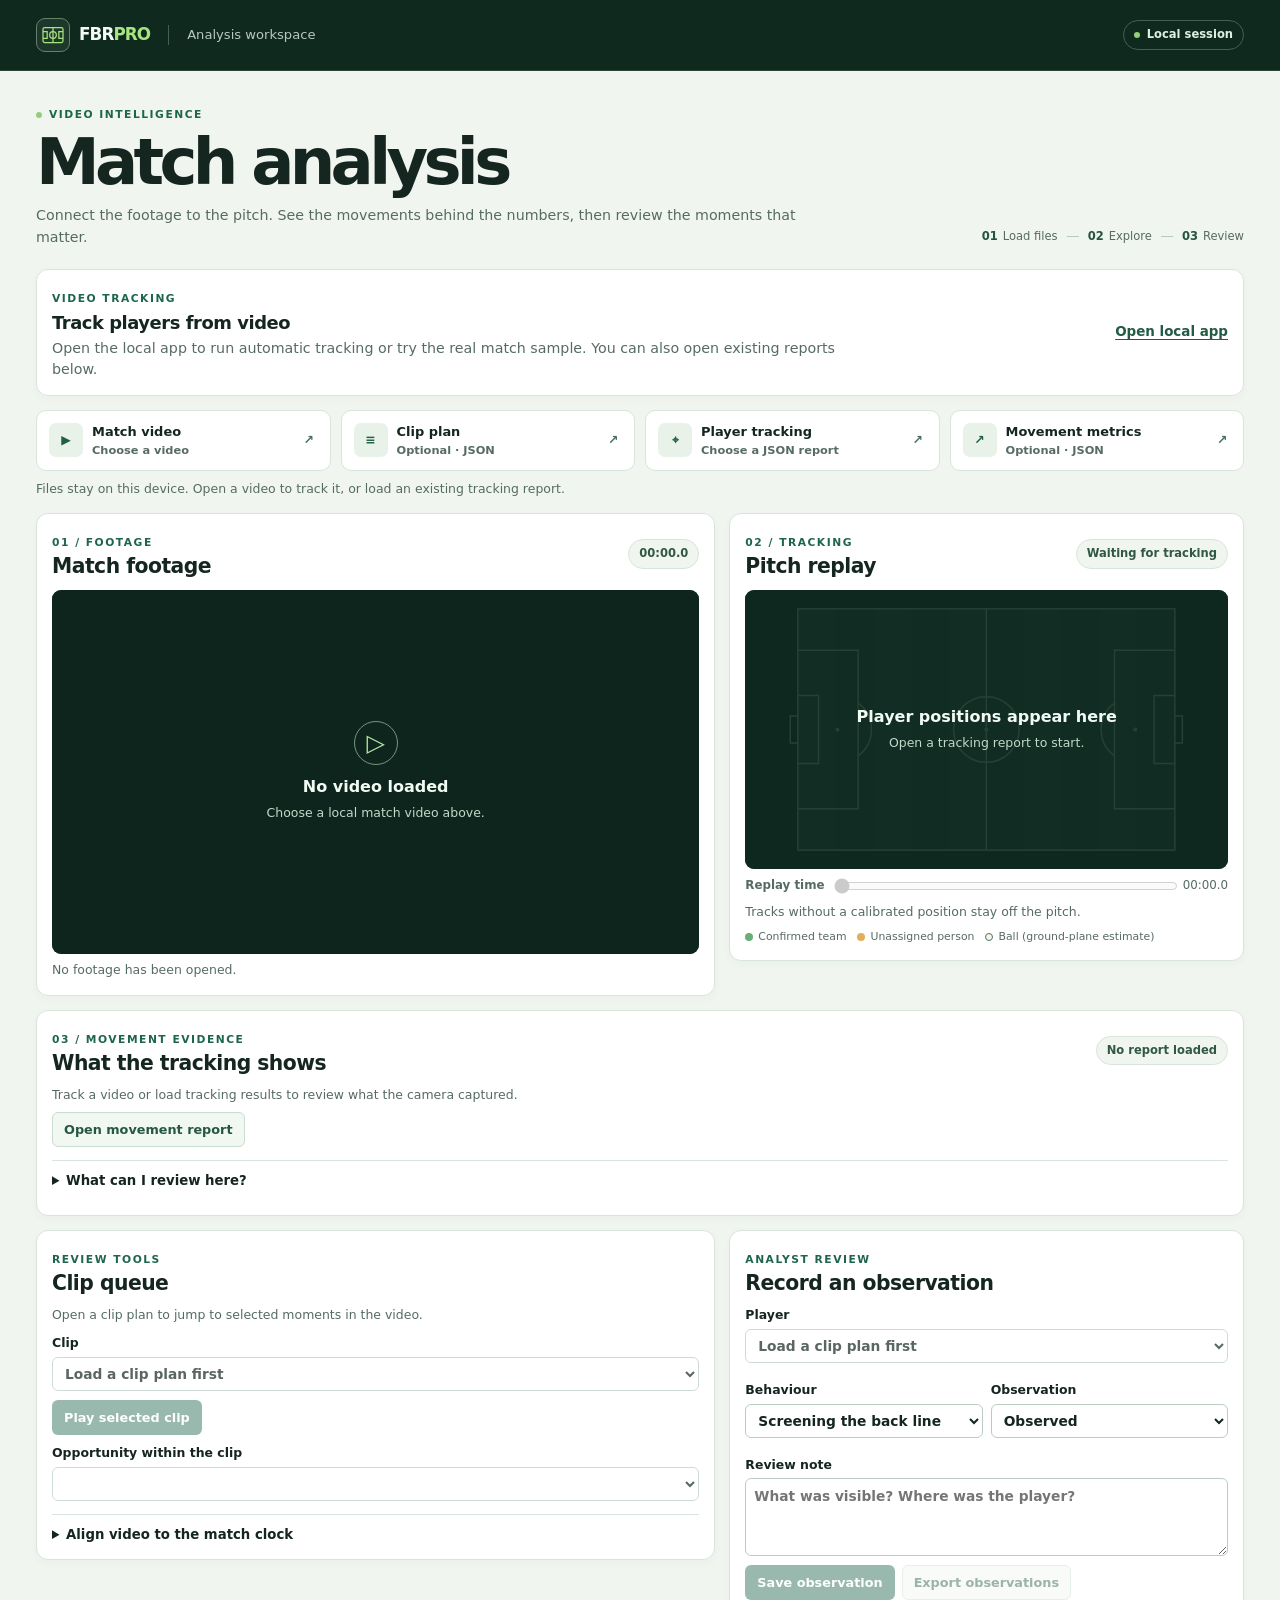
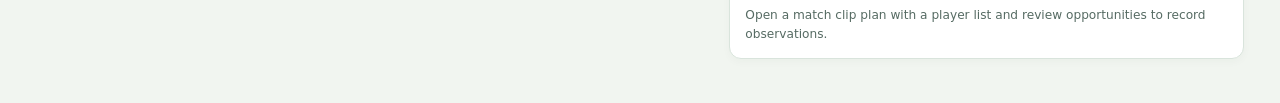
==== video/index.html @ f9945be4 "Show movement evidence coverage for every video upload" ====
<!doctype html>
<html lang="en">
<head>
<meta charset="utf-8">
<meta name="viewport" content="width=device-width,initial-scale=1">
<meta name="description" content="Review match footage alongside player tracking, movement evidence, and event-selected clips.">
<title>FBRPRO · Video analysis</title>
<link rel="stylesheet" href="review.css">
</head>
<body>
<header class="masthead">
  <div class="wrap header-inner">
    <a href="index.html" class="brand" aria-label="FBRPRO video analysis home"><span class="brand-mark" aria-hidden="true"><svg viewBox="0 0 36 36"><rect x="6" y="9" width="24" height="18" rx="2"/><path d="M18 9v18M6 14h5v8H6m24-8h-5v8h5"/><circle cx="18" cy="18" r="4"/></svg></span><strong>FBR<span>PRO</span></strong></a>
    <span class="header-divider"></span><span class="header-section">Analysis workspace</span>
    <span class="local-badge"><i></i> Local session</span>
  </div>
</header>
<main class="wrap">
  <section class="intro">
    <div class="intro-copy"><span class="eyebrow"><i></i> VIDEO INTELLIGENCE</span><h1>Match analysis</h1><p>Connect the footage to the pitch. See the movements behind the numbers, then review the moments that matter.</p></div>
    <nav class="steps" aria-label="Workflow"><a href="#session-files"><b>01</b> Load files</a><i></i><a href="#footage-title"><b>02</b> Explore</a><i></i><a href="#clips-title"><b>03</b> Review</a></nav>
  </section>
  <section class="panel start-panel" aria-label="Start video analysis">
    <div><span class="eyebrow">VIDEO TRACKING</span><h2>Track players from video</h2>
      <p class="hint" id="analysis-hint">Open the local app to run automatic tracking or try the real match sample. You can also open existing reports below.</p></div>
    <div class="start-actions">
      <a class="start-link" id="local-app-link" href="http://127.0.0.1:8765/video/">Open local app</a>
      <button id="demo-load" type="button" hidden>Load real match demo</button>
      <button id="analyze-video" class="secondary" type="button" hidden disabled>Track the next 8 seconds</button>
      <button id="analyze-full" type="button" hidden disabled>Track full video</button>
      <button id="cancel-analysis" class="secondary" type="button" hidden disabled>Stop tracking</button>
      <button id="export-preview" class="secondary" type="button" hidden>Save tracking report</button>
    </div>
    <p id="analysis-status" class="status" role="status" hidden></p>
    <p id="analysis-progress" class="status analysis-progress" aria-live="off" hidden></p>
    <noscript><p class="status">This workspace needs JavaScript. Open the running local app in your browser to use the controls.</p></noscript>
  </section>
  <div class="inputs" id="session-files" aria-label="Session files">
    <label class="upload"><input id="video-file" type="file" accept="video/*"><span class="upload-icon">▶</span><span><strong>Match video</strong><small id="video-name">Choose a video</small></span><span class="upload-arrow" aria-hidden="true">↗</span></label>
    <label class="upload"><input id="plan-file" type="file" accept="application/json,.json"><span class="upload-icon">≡</span><span><strong>Clip plan</strong><small id="plan-name">Optional · JSON</small></span><span class="upload-arrow" aria-hidden="true">↗</span></label>
    <label class="upload"><input id="tracking-file" type="file" accept="application/json,.json"><span class="upload-icon">⌖</span><span><strong>Player tracking</strong><small id="tracking-name">Choose a JSON report</small></span><span class="upload-arrow" aria-hidden="true">↗</span></label>
    <label class="upload"><input id="metrics-file" type="file" accept="application/json,.json"><span class="upload-icon">↗</span><span><strong>Movement metrics</strong><small id="metrics-name">Optional · JSON</small></span><span class="upload-arrow" aria-hidden="true">↗</span></label>
  </div>
  <p class="session-hint" id="session-summary">Files stay on this device. Open a video to track it, or load an existing tracking report.</p>
  <p id="session-status" class="session-status" role="status" hidden></p>
  <div class="workspace">
    <section class="panel footage-panel" aria-labelledby="footage-title">
      <div class="panel-head"><div><span class="eyebrow">01 / FOOTAGE</span><h2 id="footage-title">Match footage</h2></div><span class="chip" id="video-clock">00:00.0</span></div>
      <div id="video-stage" class="video-stage empty">
        <video id="video" controls playsinline preload="metadata"></video>
        <svg id="video-tracks" aria-hidden="true" hidden></svg>
        <div class="stage-empty" id="video-empty"><div class="video-icon" aria-hidden="true">▷</div><strong>No video loaded</strong><span>Choose a local match video above.</span></div>
      </div>
      <label class="overlay-control" id="overlay-control" hidden><input id="show-boxes" type="checkbox"> Show tracking boxes and pitch outline</label>
      <p id="video-status" class="status" role="status">No footage has been opened.</p>
      <p id="boundary-status" class="status"></p>
    </section>
    <section class="panel pitch-panel" aria-labelledby="pitch-title">
      <div class="panel-head"><div><span class="eyebrow">02 / TRACKING</span><h2 id="pitch-title">Pitch replay</h2></div><span id="track-chip" class="chip">Waiting for tracking</span></div>
      <div class="pitch-stage">
        <svg id="pitch" viewBox="-5 -5 110 74" role="img" aria-label="Top-down pitch replay of tracked players">
          <defs><pattern id="stripes" width="20" height="64" patternUnits="userSpaceOnUse"><rect width="20" height="64" fill="#204b39"/><rect width="10" height="64" fill="#244f3e"/></pattern></defs>
          <rect width="100" height="64" fill="url(#stripes)"/>
          <g fill="none" stroke="#87ad94" stroke-width=".38">
            <rect width="100" height="64"/><path d="M50 0v64M0 11h16v42H0m100-42H84v42h16M0 23h5.5v18H0m100-18h-5.5v18h5.5M0 28.4h-2v7.2h2m100-7.2h2v7.2h-2"/>
            <circle cx="50" cy="32" r="8.7"/><path d="M16 25a8.7 8.7 0 0 1 0 14m68-14a8.7 8.7 0 0 0 0 14"/>
            <circle cx="50" cy="32" r=".33" fill="#87ad94"/><circle cx="10.5" cy="32" r=".32" fill="#87ad94"/><circle cx="89.5" cy="32" r=".32" fill="#87ad94"/>
          </g>
          <g id="pitch-objects"></g>
        </svg>
        <div class="pitch-empty" id="pitch-empty"><strong id="pitch-message">Player positions appear here</strong><span id="pitch-detail">Open a tracking report to start.</span></div>
      </div>
      <div class="timeline"><label for="timeline">Replay time</label><input id="timeline" type="range" min="0" max="0" value="0" step="1" disabled><output id="replay-time">00:00.0</output></div>
      <div id="clip-markers" class="clip-markers" role="group" aria-label="Selected clip markers" hidden></div>
      <p id="phase-now" class="status"></p>
      <button type="button" class="secondary" id="first-sample" hidden>Jump to first tracked frame</button>
      <button type="button" class="secondary" id="first-mapped" hidden>Jump to mapped frame</button>
      <button type="button" class="secondary" id="first-ball" hidden>Jump to first ball detection</button>
      <details class="align" id="calibration-controls" hidden>
        <summary>Add camera calibration</summary>
        <p class="hint">Optional. Supply a calibration JSON for this video if you have checked the landmarks or want to cover views that automatic calibration cannot map.</p>
        <label>Calibration JSON <input type="file" id="calibration-file" accept="application/json,.json"></label>
      </details>
      <p id="tracking-status" class="status" aria-live="off">Tracks without a calibrated position stay off the pitch.</p>
      <p id="candidate-status" class="status"></p>
      <div class="legend"><span><i></i> Confirmed team</span><span><i class="legend-unknown"></i> Unassigned person</span><span><i class="legend-ball"></i> Ball (ground-plane estimate)</span>
        <span id="legend-kit-a" hidden><i class="legend-kit-a"></i><b id="label-kit-a">Kit group A</b></span>
        <span id="legend-kit-b" hidden><i class="legend-kit-b"></i><b id="label-kit-b">Kit group B</b></span>
        <span id="legend-gk" hidden><i class="legend-gk"></i> Probable goalkeeper</span>
      </div>
      <p id="inference-hint" class="status" hidden>Kit groups and goalkeeper markers are estimates for this camera shot. Confirm player identities separately.</p>
      <details id="identity-panel" class="align" hidden>
        <summary>Confirm player identities</summary>
        <p class="hint">Pause on a clear frame and turn on tracking boxes. Confirm each identity from the footage and roster before exporting.</p>
        <div class="grid"><label>Visible track<select id="identity-track"></select></label>
          <label>Roster player<select id="identity-player"></select></label></div>
        <div class="row"><button id="identity-save" type="button">Save identity</button><button id="identity-export" type="button" class="secondary">Export identity map</button></div>
        <p id="identity-status" class="status" role="status"></p>
      </details>
    </section>
  </div>
  <section class="panel evidence-panel" aria-labelledby="evidence-title">
    <div class="panel-head"><div><span class="eyebrow">03 / MOVEMENT EVIDENCE</span><h2 id="evidence-title">What the tracking shows</h2></div><span id="evidence-scope" class="chip">No report loaded</span></div>
    <div id="tracking-coverage" class="metric-grid" role="group" aria-label="Tracking coverage" hidden></div>
    <p id="metrics-status" class="status" role="status">Track a video or load tracking results to review what the camera captured.</p>
    <div class="row align-actions"><button id="open-movement-report" class="secondary" type="button">Open movement report</button></div>
    <details class="align">
      <summary>What can I review here?</summary>
      <p class="hint">Tracking shows where people and the ball were detected and when pitch positions were available. A movement report adds reviewed player behaviours, such as receiving between the lines or closing down the ball carrier. It uses a clip plan aligned to the match clock, confirmed player identities, and reviewed match context.</p>
    </details>
    <div id="metric-cards" class="metric-grid"></div>
  </section>
  <div class="tools">
    <section class="panel" aria-labelledby="clips-title">
      <div class="panel-head"><div><span class="eyebrow">REVIEW TOOLS</span><h2 id="clips-title">Clip queue</h2></div></div>
      <p id="plan-status" class="status" role="status">Open a clip plan to jump to selected moments in the video.</p>
      <label>Clip<select id="clip" disabled><option>Load a clip plan first</option></select></label>
      <div class="row"><button type="button" id="play" disabled>Play selected clip</button><span id="clip-time" class="hint"></span></div>
      <label>Opportunity within the clip<select id="opportunity" disabled></select></label>
      <details class="align"><summary>Align video to the match clock</summary>
        <p class="hint">Pick two known moments in one uninterrupted span. Use a third event to check the match clock before scoring. Match seconds reset at the start of each half.</p>
        <div class="grid">
          <label>Match ID<input id="match-id"></label><label>Video ID<input id="video-id" placeholder="e.g. tactical-wide"></label>
          <label>Half<input id="period" type="number" min="1" value="1"></label><label>Segment ID<input id="segment-id" placeholder="Optional"></label>
          <label>Start match seconds<input id="ms1" type="number" min="0" step=".001"></label><label>Start video seconds<input id="vs1" type="number" min="0" step=".001"></label>
          <label>End match seconds<input id="ms2" type="number" min="0" step=".001"></label><label>End video seconds<input id="vs2" type="number" min="0" step=".001"></label>
          <label>Check match seconds<input id="ms3" type="number" min="0" step=".001"></label><label>Check video seconds<input id="vs3" type="number" min="0" step=".001"></label>
        </div>
        <div class="row"><button type="button" id="take-start" class="secondary">Use playhead as start</button><button type="button" id="take-end" class="secondary">Use playhead as end</button><button type="button" id="take-check" class="secondary">Use playhead for check</button></div>
        <div class="row align-actions"><button type="button" id="add-segment">Add segment</button><button type="button" id="download-alignment" class="secondary">Export alignment</button></div>
        <ul id="segments"></ul><p id="alignment-status" class="status" role="status"></p>
      </details>
    </section>
    <section class="panel" aria-labelledby="review-title">
      <div class="panel-head"><div><span class="eyebrow">ANALYST REVIEW</span><h2 id="review-title">Record an observation</h2></div></div>
      <label>Player<select id="player" disabled><option>Load a clip plan first</option></select></label>
      <div class="grid"><label>Behaviour<select id="behaviour"><option value="central_screening">Screening the back line</option><option value="deep_to_advanced_support">Deep-to-advanced run</option><option value="deep_passing_outlet">Deep passing outlet</option><option value="between_line_support">Available between the lines</option><option value="between_line_reception">Reception between the lines</option><option value="closing_down">Closing down the ball carrier</option></select></label>
      <label>Observation<select id="observation"><option value="observed">Observed</option><option value="not_observed">Visible; behaviour not observed</option><option value="unobservable">Unobservable / uncertain</option></select></label></div>
      <label>Review note<textarea id="notes" rows="3" placeholder="What was visible? Where was the player?"></textarea></label>
      <div class="row"><button type="button" id="save-tag" disabled>Save observation</button><button type="button" id="export-tags" class="secondary" disabled>Export observations</button></div>
      <p id="tag-status" class="status" role="status"></p><ul id="tags"></ul>
      <p id="observation-help" class="hint">Open a match clip plan with a player list and review opportunities to record observations.</p>
    </section>
  </div>
</main>
<script src="review.js"></script>
<script src="analysis.js"></script>
</body>
</html>
---- video/review.css ----
:root{font:16px/1.5 system-ui,-apple-system,BlinkMacSystemFont,"Segoe UI",sans-serif;--ink:#152621;--muted:#566b63;--green:#1e654e;--line:#d9e4dc;--paper:#f1f5f0;--white:#fff;color:var(--ink);background:var(--paper)}
*{box-sizing:border-box}body{margin:0}a{color:inherit}button,input,select,textarea{font:inherit}h1,h2,h3,p{margin:0}
.wrap{width:min(1240px,calc(100% - 72px));margin:auto}
.masthead{background:#10291f;color:#f3faf5;border-bottom:1px solid #2a4739}
.header-inner{min-height:70px;display:flex;align-items:center;gap:18px}
.brand{display:inline-flex;gap:9px;align-items:center;text-decoration:none;font-size:1.05rem;letter-spacing:-.055em}
.brand strong span{color:#a8e381}.brand-mark{display:grid;place-items:center;width:34px;height:34px;border:1px solid #65816b;border-radius:9px;background:#1d372b}
.brand-mark svg{width:30px;fill:none;stroke:#a8e381;stroke-width:1.5}
.header-divider{height:20px;width:1px;background:#456052}.header-section{color:#b8c9bf;font-size:.82rem}
.local-badge,.chip{display:inline-flex;align-items:center;gap:7px;border:1px solid var(--line);border-radius:100px;padding:5px 10px;font-size:.72rem;font-weight:700;white-space:nowrap}
.local-badge{margin-left:auto;border-color:#436052;color:#ddf1e2}.local-badge i,.eyebrow i{width:6px;height:6px;border-radius:50%;background:#95ce78}
main{padding:30px 0 44px}.intro{display:flex;justify-content:space-between;align-items:flex-end;gap:24px;margin-bottom:21px}
.eyebrow{font-size:.67rem;letter-spacing:.14em;font-weight:800;color:var(--green);display:inline-flex;gap:7px;align-items:center}
h1{font-size:clamp(2.3rem,5.6vw,4rem);line-height:1.05;letter-spacing:-.073em;margin:4px 0 9px}
.intro p,.hint,.session-hint{color:var(--muted);font-size:.89rem;max-width:50rem}
.steps{display:flex;align-items:center;gap:9px;padding-bottom:3px;color:var(--muted);font-size:.72rem;white-space:nowrap}
.steps a{display:inline-flex;gap:5px;align-items:center;text-decoration:none}.steps a:hover{text-decoration:underline}.steps b{color:#245442}.steps i{width:12px;height:1px;background:#b6cbbb}
.inputs{display:grid;grid-template-columns:repeat(4,minmax(0,1fr));gap:10px}
.upload{margin:0;display:grid;grid-template-columns:34px minmax(0,1fr) 14px;align-items:center;gap:9px;padding:11px 12px;border:1px solid var(--line);border-radius:10px;background:white;cursor:pointer;position:relative}
.upload:hover,.upload:focus-within{border-color:#6ca185;box-shadow:0 0 0 2px #d7e8da}
.upload input{position:absolute;width:1px;height:1px;opacity:0;pointer-events:none}
.upload-icon{display:grid;place-items:center;width:34px;height:34px;border-radius:7px;background:#e8f2e9;color:#205e46;font-weight:800}
.upload strong,.upload small{display:block;white-space:nowrap;overflow:hidden;text-overflow:ellipsis}.upload strong{font-size:.81rem}.upload small{font-size:.71rem;color:var(--muted)}.upload-arrow{color:#46705d}
.session-hint,.session-status{margin:9px 0 15px;font-size:.78rem;overflow-wrap:anywhere}.session-status{border-left:3px solid #a76023;padding:7px 10px;background:#fff1dc;color:#69370d}
.workspace,.tools{display:grid;gap:14px;grid-template-columns:1.32fr 1fr;align-items:start}
.panel{min-width:0;border:1px solid var(--line);border-radius:12px;background:white;padding:15px;box-shadow:0 3px 9px #18352208}
.panel-head{display:flex;align-items:center;justify-content:space-between;gap:8px;margin-bottom:11px}
h2{font-size:1.27rem;line-height:1.2;letter-spacing:-.025em;margin:1px 0 0}
.chip{color:#315745;background:#f0f6ef;font-variant-numeric:tabular-nums}
.video-stage,.pitch-stage{position:relative;display:grid;place-items:center;background:#132c22;border-radius:9px;overflow:hidden;aspect-ratio:16/9}
.video-stage video,.video-stage svg{position:absolute;inset:0;width:100%;height:100%;display:block;object-fit:contain}
.video-stage svg{pointer-events:none}.video-stage svg[hidden]{display:none}
.video-stage.empty video{visibility:hidden}
.overlay-control{display:inline-flex;align-items:center;gap:6px;margin-bottom:0;color:var(--muted)}.overlay-control[hidden]{display:none}
.overlay-control input{margin:0;accent-color:var(--green)}
.stage-empty,.pitch-empty{position:absolute;inset:0;display:flex;flex-direction:column;justify-content:center;align-items:center;gap:5px;color:#f1fbf4;text-align:center;padding:14px;background:#0d241cc9;pointer-events:none}
.stage-empty span,.pitch-empty span{font-size:.78rem;color:#c0d9c9}.stage-empty[hidden],.pitch-empty[hidden]{display:none}
.video-icon{width:44px;height:44px;border:1px solid #759582;border-radius:100%;display:grid;place-items:center;margin-bottom:5px;color:#b2e7a3;font-size:1.5rem}
.pitch-stage{background:#173a2d;aspect-ratio:1.73}.pitch-stage svg{width:100%;height:100%;min-height:0}
.timeline{display:grid;grid-template-columns:auto minmax(0,1fr) auto;align-items:center;gap:7px;margin-top:7px;font-size:.74rem;color:var(--muted)}
.timeline label{font-size:inherit;margin:0;display:inline}.timeline input{width:100%;accent-color:#267759;padding:0}
.timeline output{font-variant-numeric:tabular-nums}.status{color:var(--muted);font-size:.78rem;margin:7px 0 0;overflow-wrap:anywhere}.status:empty{display:none}
.clip-markers{position:relative;height:13px;margin:1px 45px 0 65px;border-radius:5px;background:#edf4ed}
.clip-markers button{position:absolute;top:3px;height:7px;min-width:7px;background:#63a57b;border:0;border-radius:3px;padding:0}
.clip-markers button:hover,.clip-markers button:focus-visible{background:#2f7658}
#first-sample{margin-top:6px;font-size:.72rem}
.error{color:#a13b2e}.legend{display:flex;flex-wrap:wrap;gap:11px;margin-top:7px;font-size:.68rem;color:var(--muted)}
.legend span{display:flex;align-items:center;gap:5px}.legend i{width:8px;height:8px;border-radius:50%;background:#6aae78}.legend .legend-unknown{background:#e1ae5e}.legend .legend-ball{background:#f7f6ed;border:1px solid #4d7562}
.legend [hidden]{display:none}.legend .legend-kit-a{background:#7ad8f6}.legend .legend-kit-b{background:#ff99bd}.legend .legend-gk{background:#d6baff}.legend b{font-weight:inherit}
.evidence-panel,.tools{margin-top:14px}.metric-grid{display:grid;grid-template-columns:repeat(auto-fit,minmax(182px,1fr));gap:9px;margin-top:9px}.metric-grid[hidden]{display:none}
.metric-card{border:1px solid var(--line);border-radius:8px;background:#f5f9f4;padding:10px;min-width:0}
.metric-card h3{font-size:.81rem}.metric-card .metric-value{font-size:1.34rem;font-weight:760;letter-spacing:-.04em;color:#1b6449}.metric-card small{display:block;font-size:.73rem;color:var(--muted)}
.metric-card .peer-comparison{margin-top:6px;font-weight:650;color:#315745}
.metric-card button{margin-top:7px;padding:5px 8px;font-size:.72rem}
.metric-picker{display:flex;flex-wrap:wrap;gap:8px;margin:5px 0}.metric-picker label{margin:0;flex:1;min-width:135px}
label{display:grid;gap:4px;font-weight:650;font-size:.78rem;margin:9px 0}
select,input:not([type=range]),textarea{max-width:100%;min-width:0;padding:7px 8px;border:1px solid #b9cec0;border-radius:6px;background:white;color:var(--ink);font-size:.86rem}
textarea{width:100%;resize:vertical}button{cursor:pointer;background:var(--green);color:white;border:1px solid transparent;padding:7px 11px;border-radius:6px;font-size:.8rem;font-weight:680}
button:hover:not(:disabled){filter:brightness(1.1)}button.secondary{background:#f1f7f1;color:#255842;border-color:#cbdcd0}button:disabled{opacity:.45;cursor:default}
:focus-visible{outline:2px solid #3b8c6c;outline-offset:2px}.grid{display:grid;grid-template-columns:1fr 1fr;gap:0 8px}.row{display:flex;align-items:center;gap:7px;flex-wrap:wrap}
.align{margin-top:13px;padding-top:10px;border-top:1px solid var(--line)}summary{cursor:pointer;font-size:.83rem;font-weight:740}.align .hint,.tools .hint{font-size:.76rem;margin-top:6px}.align-actions{margin-top:7px}ul{padding-left:20px;margin:8px 0;font-size:.77rem}ul:empty{display:none}
@media(max-width:900px){.wrap{width:calc(100% - 36px)}.steps{display:none}}
@media(max-width:700px){.header-section,.header-divider{display:none}.header-inner{min-height:58px}.inputs{grid-template-columns:1fr 1fr}.workspace,.tools{grid-template-columns:1fr}main{padding-top:20px}.upload{padding:8px;grid-template-columns:30px minmax(0,1fr) 10px}.upload-icon{width:30px;height:30px}}
@media(max-width:370px){.upload{grid-template-columns:minmax(0,1fr) 10px}.upload-icon{display:none}}
.metric-picker{grid-column:1/-1}.metric-picker label{flex:0 1 280px}.metric-evidence{margin-top:8px;border-top:1px solid var(--line);padding-top:7px}.metric-evidence summary{font-size:.73rem}.evidence-row{margin-top:8px;padding-top:7px;border-top:1px solid var(--line)}
.start-panel{display:flex;flex-wrap:wrap;align-items:center;justify-content:space-between;gap:12px 22px;margin-bottom:14px}
.start-panel h2{margin:.2rem 0;font-size:1.12rem}
.start-panel p{margin:.25rem 0 0}
.start-panel .status{flex-basis:100%}
.start-panel .analysis-progress{border-left:3px solid #63a57b;padding-left:9px;font-variant-numeric:tabular-nums}
.start-actions{display:flex;flex-wrap:wrap;gap:8px;align-items:center}
.start-link{color:#235b45;font-weight:750;font-size:.84rem;text-underline-offset:3px}
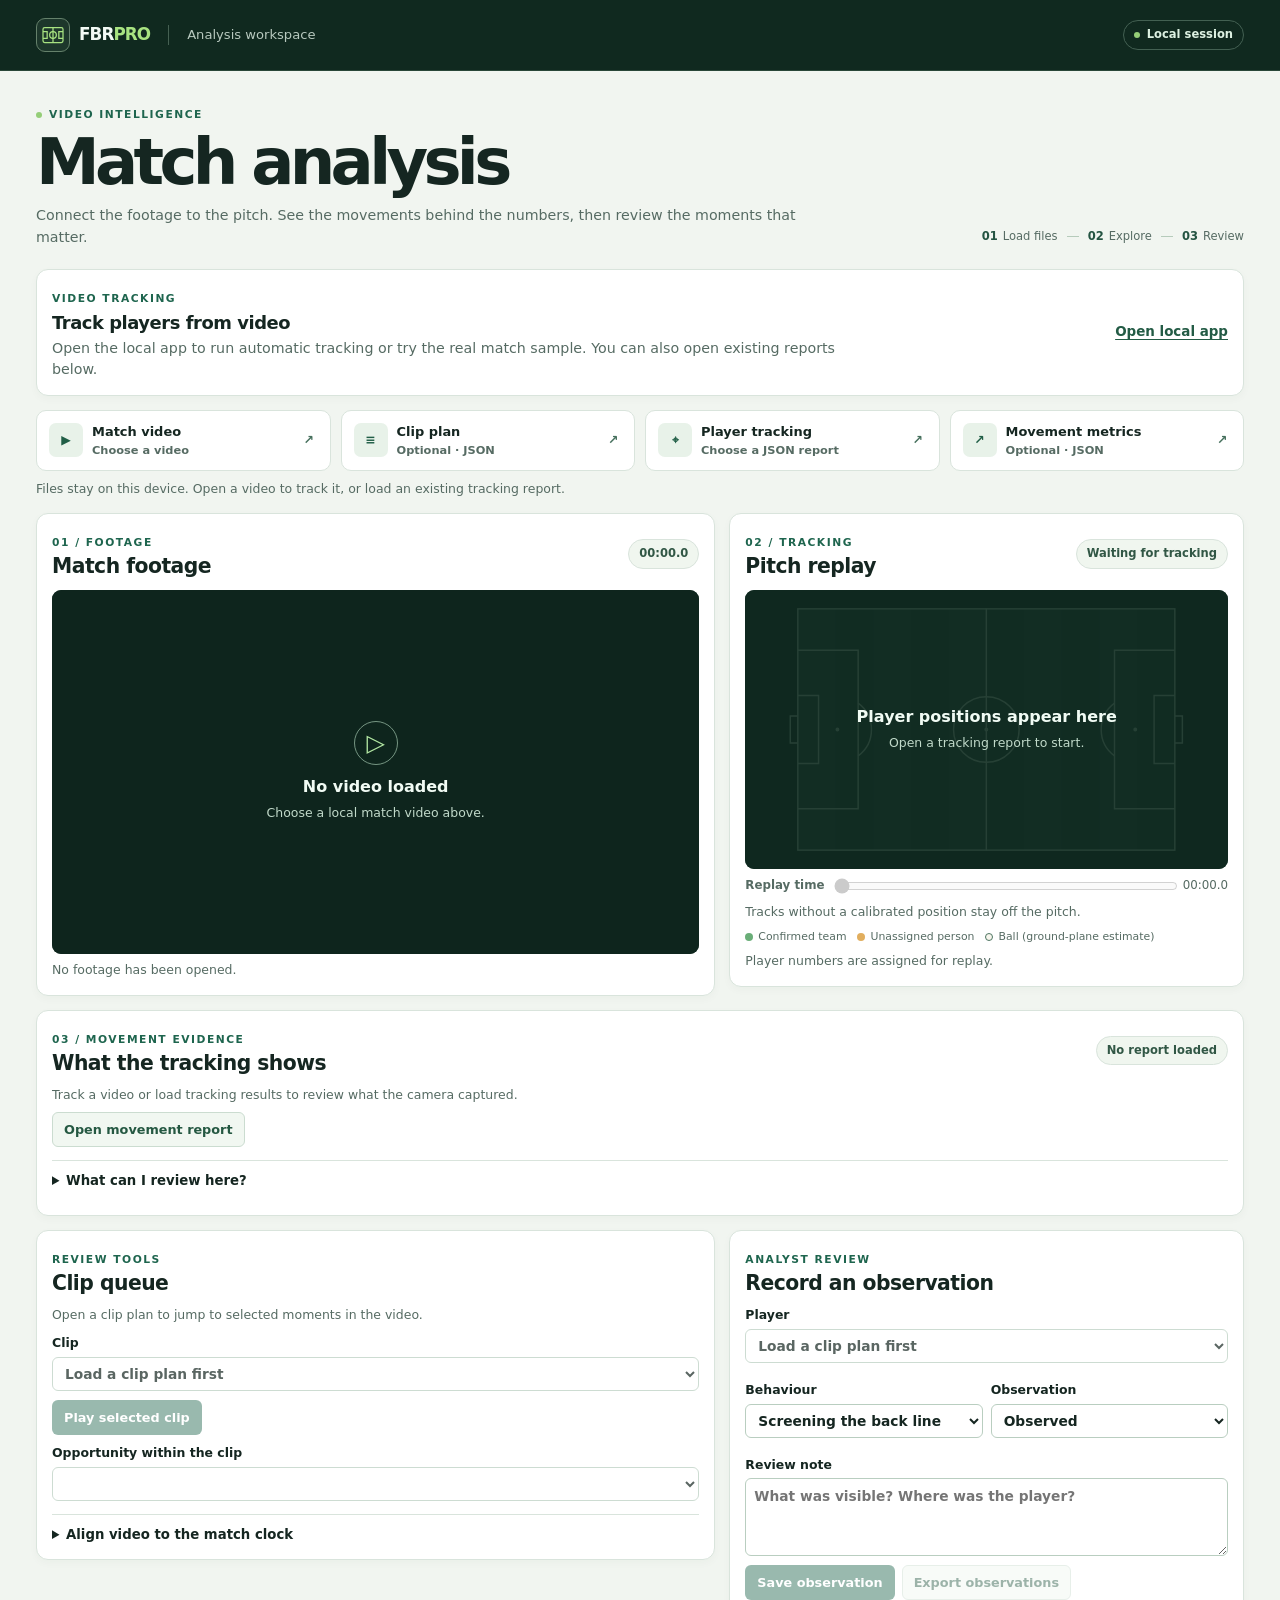
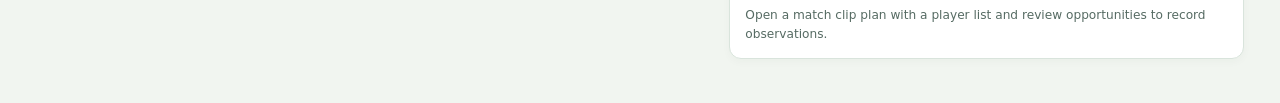
==== commit 72a50a7c: "Show compact player numbers on video and pitch replay" ====
--- a/video/index.html
+++ b/video/index.html
@@ -88,6 +88,7 @@
         <span id="legend-kit-b" hidden><i class="legend-kit-b"></i><b id="label-kit-b">Kit group B</b></span>
         <span id="legend-gk" hidden><i class="legend-gk"></i> Probable goalkeeper</span>
       </div>
+      <p class="status">Player numbers are assigned for replay.</p>
       <p id="inference-hint" class="status" hidden>Kit groups and goalkeeper markers are estimates for this camera shot. Confirm player identities separately.</p>
       <details id="identity-panel" class="align" hidden>
         <summary>Confirm player identities</summary>
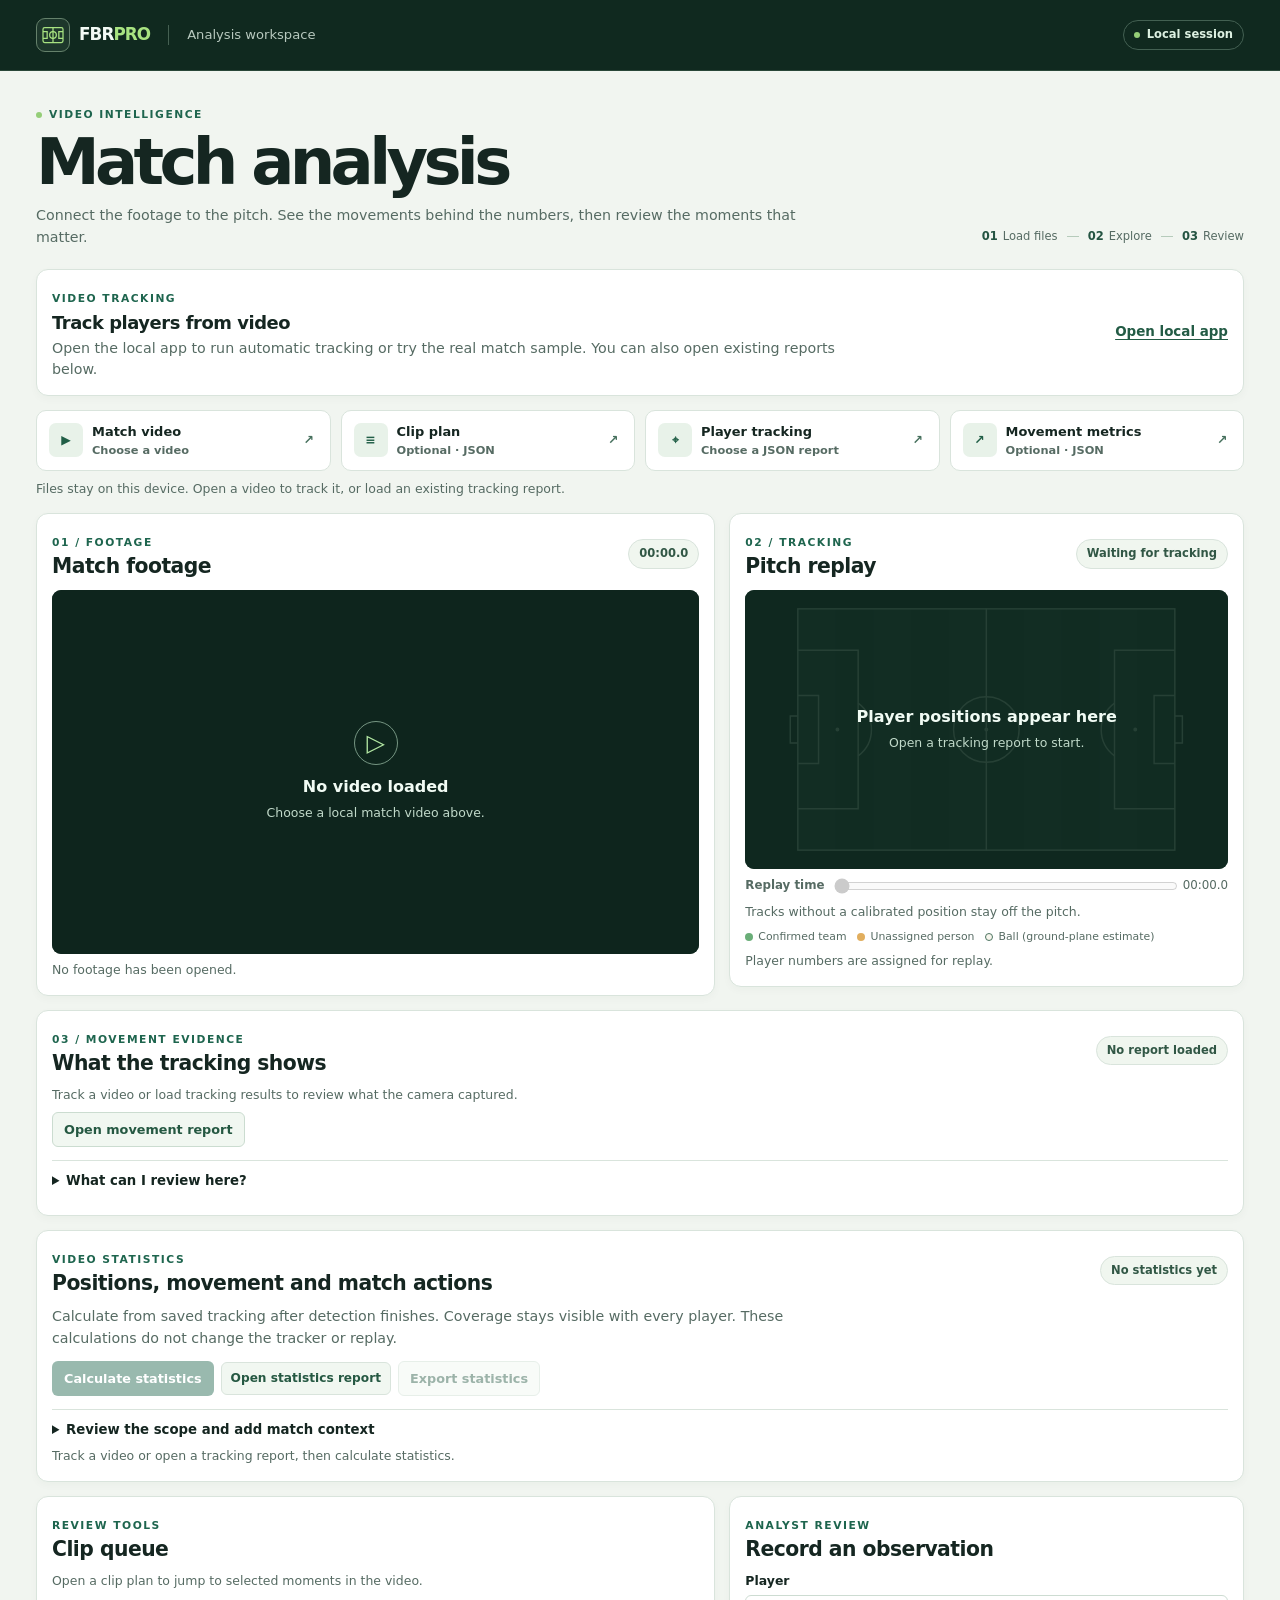
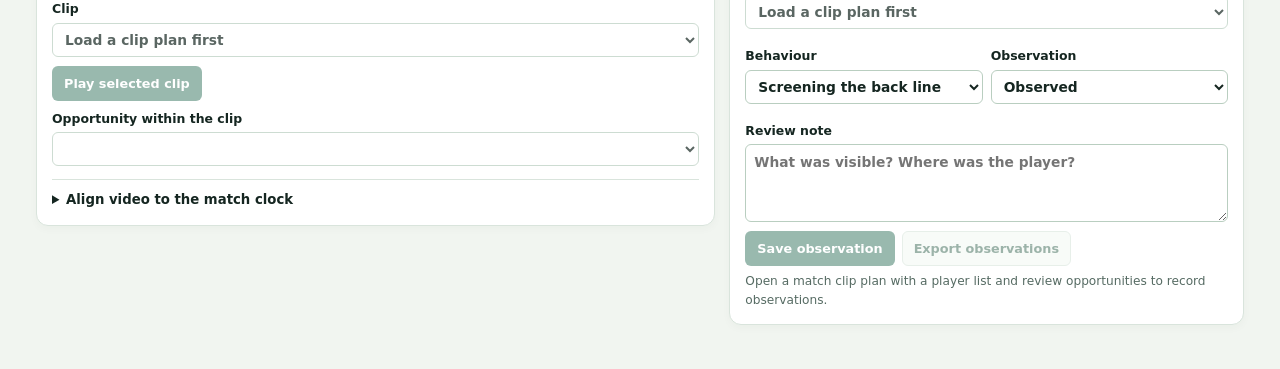
==== commit 2b1c0795: "Add separate video statistics dashboard with quality-gated measurements" ====
--- a/video/index.html
+++ b/video/index.html
@@ -87,7 +87,9 @@
         <span id="legend-kit-a" hidden><i class="legend-kit-a"></i><b id="label-kit-a">Kit group A</b></span>
         <span id="legend-kit-b" hidden><i class="legend-kit-b"></i><b id="label-kit-b">Kit group B</b></span>
         <span id="legend-gk" hidden><i class="legend-gk"></i> Probable goalkeeper</span>
-      </div>
+        <span id="legend-referee" hidden><i class="legend-referee"></i> Referee candidate</span>
+      </div>
+      <label id="referee-control" class="overlay-control" hidden><input id="show-referees" type="checkbox"> Show referee candidates</label>
       <p class="status">Player numbers are assigned for replay.</p>
       <p id="inference-hint" class="status" hidden>Kit groups and goalkeeper markers are estimates for this camera shot. Confirm player identities separately.</p>
       <details id="identity-panel" class="align" hidden>
@@ -110,6 +112,62 @@
       <p class="hint">Tracking shows where people and the ball were detected and when pitch positions were available. A movement report adds reviewed player behaviours, such as receiving between the lines or closing down the ball carrier. It uses a clip plan aligned to the match clock, confirmed player identities, and reviewed match context.</p>
     </details>
     <div id="metric-cards" class="metric-grid"></div>
+  </section>
+  <section class="panel statistics-panel" aria-labelledby="statistics-title">
+    <div class="panel-head"><div><span class="eyebrow">VIDEO STATISTICS</span><h2 id="statistics-title">Positions, movement and match actions</h2></div><span id="statistics-scope" class="chip">No statistics yet</span></div>
+    <p class="hint">Calculate from saved tracking after detection finishes. Coverage stays visible with every player. These calculations do not change the tracker or replay.</p>
+    <div class="row statistics-actions">
+      <button id="statistics-calculate" type="button" disabled>Calculate statistics</button>
+      <label class="statistics-file">Open statistics report<input id="statistics-file" type="file" accept="application/json,.json"></label>
+      <button id="statistics-export" type="button" class="secondary" disabled>Export statistics</button>
+    </div>
+    <details class="align" id="statistics-setup">
+      <summary>Review the scope and add match context</summary>
+      <p class="hint">Position maps can use estimated calibration. Physical measurements need checked alignment, pitch dimensions, orientation and live play. Confirm only what you have reviewed in this video range.</p>
+      <div class="grid">
+        <label>Start video seconds<input id="statistics-start" type="number" min="0" step=".001" placeholder="Entire tracking report"></label>
+        <label>End video seconds<input id="statistics-end" type="number" min="0" step=".001" placeholder="Entire tracking report"></label>
+        <label>Second half starts at video seconds<input id="statistics-half-start" type="number" min="0" step=".001" placeholder="Optional · 0 for second-half-only footage"></label>
+      </div>
+      <p class="hint">For a full-match recording, set the actual start of the second half. Choosing a direction for a half alone does not assign video frames to that half. Advanced context can provide period intervals, including extra time.</p>
+      <div class="statistics-checks">
+        <label class="overlay-control"><input id="statistics-live" type="checkbox"> This scope shows live play, without replays or close-ups</label>
+        <label class="overlay-control"><input id="statistics-calibration" type="checkbox"> I checked pitch alignment throughout this scope</label>
+        <label class="overlay-control"><input id="statistics-orientation" type="checkbox"> The pitch orientation is consistent throughout this scope</label>
+        <label class="overlay-control"><input id="statistics-dimensions" type="checkbox"> <span id="statistics-dimensions-label">The report uses the actual pitch dimensions</span></label>
+        <label class="overlay-control"><input id="statistics-ground-ball" type="checkbox"> The projected ball positions in this scope are on the ground</label>
+      </div>
+      <div class="grid">
+        <label>Team<select id="statistics-direction-team"></select></label>
+        <label>Half / period<select id="statistics-direction-period"><option value="1">First half</option><option value="2">Second half</option><option value="3">Extra time: first half</option><option value="4">Extra time: second half</option></select></label>
+      </div>
+      <label>Attacking direction on the fixed pitch<select id="statistics-direction"><option value="">Not confirmed</option><option value="1">→ Right goal (increasing X)</option><option value="-1">← Left goal (decreasing X)</option></select></label>
+      <p class="hint">Set each team and period separately. Directional stats stay unavailable while orientation or attacking direction is unconfirmed.</p>
+      <details class="align"><summary>Advanced: reviewed identities, phases and actions</summary>
+        <p class="hint">A context JSON can supply identities, phase episodes, defensive lines, ball carriers, reviewed events, possession intervals and event-coverage windows. Event totals and success rates need complete reviewed coverage; a player near the ball is not automatically its owner. Proximity-based candidates remain separate from confirmed actions.</p>
+        <label>Context JSON<input id="statistics-context-file" type="file" accept="application/json,.json"></label>
+        <div class="row"><button id="statistics-context-export" class="secondary" type="button">Export context</button><button id="statistics-context-template" class="secondary" type="button">Download context template</button></div>
+        <p id="statistics-context-status" class="status" role="status"></p>
+      </details>
+    </details>
+    <p id="statistics-status" class="status" role="status">Track a video or open a tracking report, then calculate statistics.</p>
+    <div id="statistics-results" hidden>
+      <p id="statistics-notes" class="statistics-notes"></p>
+      <details class="align"><summary>Measurement notes and limitations</summary><ul id="statistics-method-notes"></ul></details>
+      <div class="statistics-tabs" role="group" aria-label="Statistics view"><button id="statistics-tab-player" type="button" class="secondary" aria-pressed="true">Players</button><button id="statistics-tab-team" type="button" class="secondary" aria-pressed="false">Team shape</button><button id="statistics-tab-candidates" type="button" class="secondary" aria-pressed="false">Actions to review</button></div>
+      <div id="statistics-player-view">
+        <div class="metric-picker"><label>Tracked player<select id="statistics-player"></select></label></div>
+        <p id="statistics-player-identity" class="status"></p>
+        <div id="statistics-player-coverage" class="metric-grid"></div>
+        <div class="statistics-maps">
+          <article class="statistics-map"><h3>Position heatmap</h3><p class="hint">Fixed pitch coordinates · left goal on the left</p><div id="statistics-heatmap" class="statistics-pitch" aria-label="Player position heatmap"></div></article>
+          <article class="statistics-map"><h3>Time in pitch zones</h3><p id="statistics-zone-note" class="hint">Percent of usable observed time</p><div id="statistics-zones" class="statistics-pitch statistics-zone-grid" aria-label="Player pitch zone occupancy"></div></article>
+        </div>
+        <div id="statistics-player-metrics" class="statistics-sections"></div>
+      </div>
+      <div id="statistics-team-view" hidden><div class="metric-picker"><label>Observed team<select id="statistics-team"></select></label></div><p class="hint">These describe visible tracked teammates. They are not a complete formation when players are off camera.</p><div id="statistics-team-metrics" class="statistics-sections"></div></div>
+      <div id="statistics-candidate-view" hidden><p class="hint">These are moments to inspect, not confirmed passes, touches or possession. Review the footage before recording an action.</p><div id="statistics-candidates"></div></div>
+    </div>
   </section>
   <div class="tools">
     <section class="panel" aria-labelledby="clips-title">
@@ -146,5 +204,6 @@
 </main>
 <script src="review.js"></script>
 <script src="analysis.js"></script>
+<script src="statistics.js"></script>
 </body>
 </html>
--- a/video/review.css
+++ b/video/review.css
@@ -46,7 +46,7 @@
 #first-sample{margin-top:6px;font-size:.72rem}
 .error{color:#a13b2e}.legend{display:flex;flex-wrap:wrap;gap:11px;margin-top:7px;font-size:.68rem;color:var(--muted)}
 .legend span{display:flex;align-items:center;gap:5px}.legend i{width:8px;height:8px;border-radius:50%;background:#6aae78}.legend .legend-unknown{background:#e1ae5e}.legend .legend-ball{background:#f7f6ed;border:1px solid #4d7562}
-.legend [hidden]{display:none}.legend .legend-kit-a{background:#7ad8f6}.legend .legend-kit-b{background:#ff99bd}.legend .legend-gk{background:#d6baff}.legend b{font-weight:inherit}
+.legend [hidden]{display:none}.legend .legend-kit-a{background:#7ad8f6}.legend .legend-kit-b{background:#ff99bd}.legend .legend-gk{background:#d6baff}.legend .legend-referee{background:#d1d9df}.legend b{font-weight:inherit}
 .evidence-panel,.tools{margin-top:14px}.metric-grid{display:grid;grid-template-columns:repeat(auto-fit,minmax(182px,1fr));gap:9px;margin-top:9px}.metric-grid[hidden]{display:none}
 .metric-card{border:1px solid var(--line);border-radius:8px;background:#f5f9f4;padding:10px;min-width:0}
 .metric-card h3{font-size:.81rem}.metric-card .metric-value{font-size:1.34rem;font-weight:760;letter-spacing:-.04em;color:#1b6449}.metric-card small{display:block;font-size:.73rem;color:var(--muted)}
@@ -70,3 +70,12 @@
 .start-panel .analysis-progress{border-left:3px solid #63a57b;padding-left:9px;font-variant-numeric:tabular-nums}
 .start-actions{display:flex;flex-wrap:wrap;gap:8px;align-items:center}
 .start-link{color:#235b45;font-weight:750;font-size:.84rem;text-underline-offset:3px}
+.statistics-panel{margin-top:14px}.statistics-actions{margin-top:12px}.statistics-file{display:inline-flex;align-items:center;gap:8px;margin:0;padding:6px 9px;border:1px solid var(--line);border-radius:6px;color:#255842;background:#f1f7f1;font-size:.76rem;font-weight:680;cursor:pointer}.statistics-file input{width:1px;height:1px;position:absolute;opacity:0}
+.statistics-checks{display:grid;gap:8px;margin:14px 0}.statistics-checks .overlay-control{margin:0;line-height:1.4}.statistics-notes{padding:10px 12px;background:#f0f6ef;border-left:3px solid #6ca185;color:#315745;font-size:.8rem;margin-top:14px;overflow-wrap:anywhere}
+.statistics-tabs{display:flex;flex-wrap:wrap;gap:7px;margin:14px 0}.statistics-tabs button[aria-pressed=true]{background:#1f6249;color:white;border-color:#1f6249}
+.statistics-maps{display:grid;grid-template-columns:1fr 1fr;gap:14px;margin-top:14px}.statistics-map{border:1px solid var(--line);padding:12px;border-radius:9px}.statistics-map h3{font-size:.9rem;margin:0}.statistics-map .hint{font-size:.74rem;margin:5px 0 10px}
+.statistics-pitch{position:relative;display:grid;grid-template-columns:repeat(6,minmax(0,1fr));gap:2px;aspect-ratio:1.6;border:5px solid #173a2d;border-radius:8px;background:#173a2d;overflow:hidden}.statistics-pitch>div{display:grid;place-content:center;background:#2e684b;border:1px solid #e7f3e62b;color:white;text-align:center;min-width:0;font-size:.75rem}.statistics-pitch>div strong{font-weight:750}.statistics-zone-grid{grid-template-columns:repeat(3,minmax(0,1fr))}.statistics-pitch .statistics-average{position:absolute;display:grid;place-content:center;width:11px;height:11px;border:2px solid white;border-radius:50%;background:#e5bb52;transform:translate(-50%,-50%);pointer-events:none;box-shadow:0 0 0 2px #173a2d}
+.statistics-sections{display:grid;gap:12px;margin-top:14px}.statistics-section{padding-top:10px;border-top:1px solid var(--line)}.statistics-section>summary{font-size:.9rem;margin:0 0 7px}.statistics-section .hint{font-size:.76rem;margin:3px 0}.statistics-section-state{font-size:.7rem;display:inline-block;padding:3px 6px;margin-left:6px;border-radius:4px;background:#edf2e9;color:#4b6657;font-weight:600}
+.statistics-table{width:100%;border-collapse:collapse;font-size:.78rem}.statistics-table th,.statistics-table td{text-align:left;vertical-align:top;padding:7px 8px;border-bottom:1px solid #e2ebe3;overflow-wrap:anywhere}.statistics-table th{font-weight:650;width:45%;color:#315745}.statistics-table td small{display:block;color:var(--muted);font-size:.7rem;margin-top:3px}.statistics-table td.statistics-unavailable{color:#6b736e}.statistics-evidence summary{font-size:.75rem}.statistics-evidence{margin:8px 0}.statistics-candidate{padding:10px;border:1px solid var(--line);border-radius:7px;margin:8px 0;background:#f6f9f4}.statistics-candidate p{margin:0;font-size:.78rem}.statistics-candidate button{margin-top:7px;font-size:.72rem}
+#statistics-results[hidden],#statistics-player-view[hidden],#statistics-team-view[hidden],#statistics-candidate-view[hidden]{display:none}
+@media(max-width:700px){.statistics-maps{grid-template-columns:1fr}.statistics-table th{width:43%}.statistics-tabs button{flex:1}.statistics-file{flex-wrap:wrap}}
